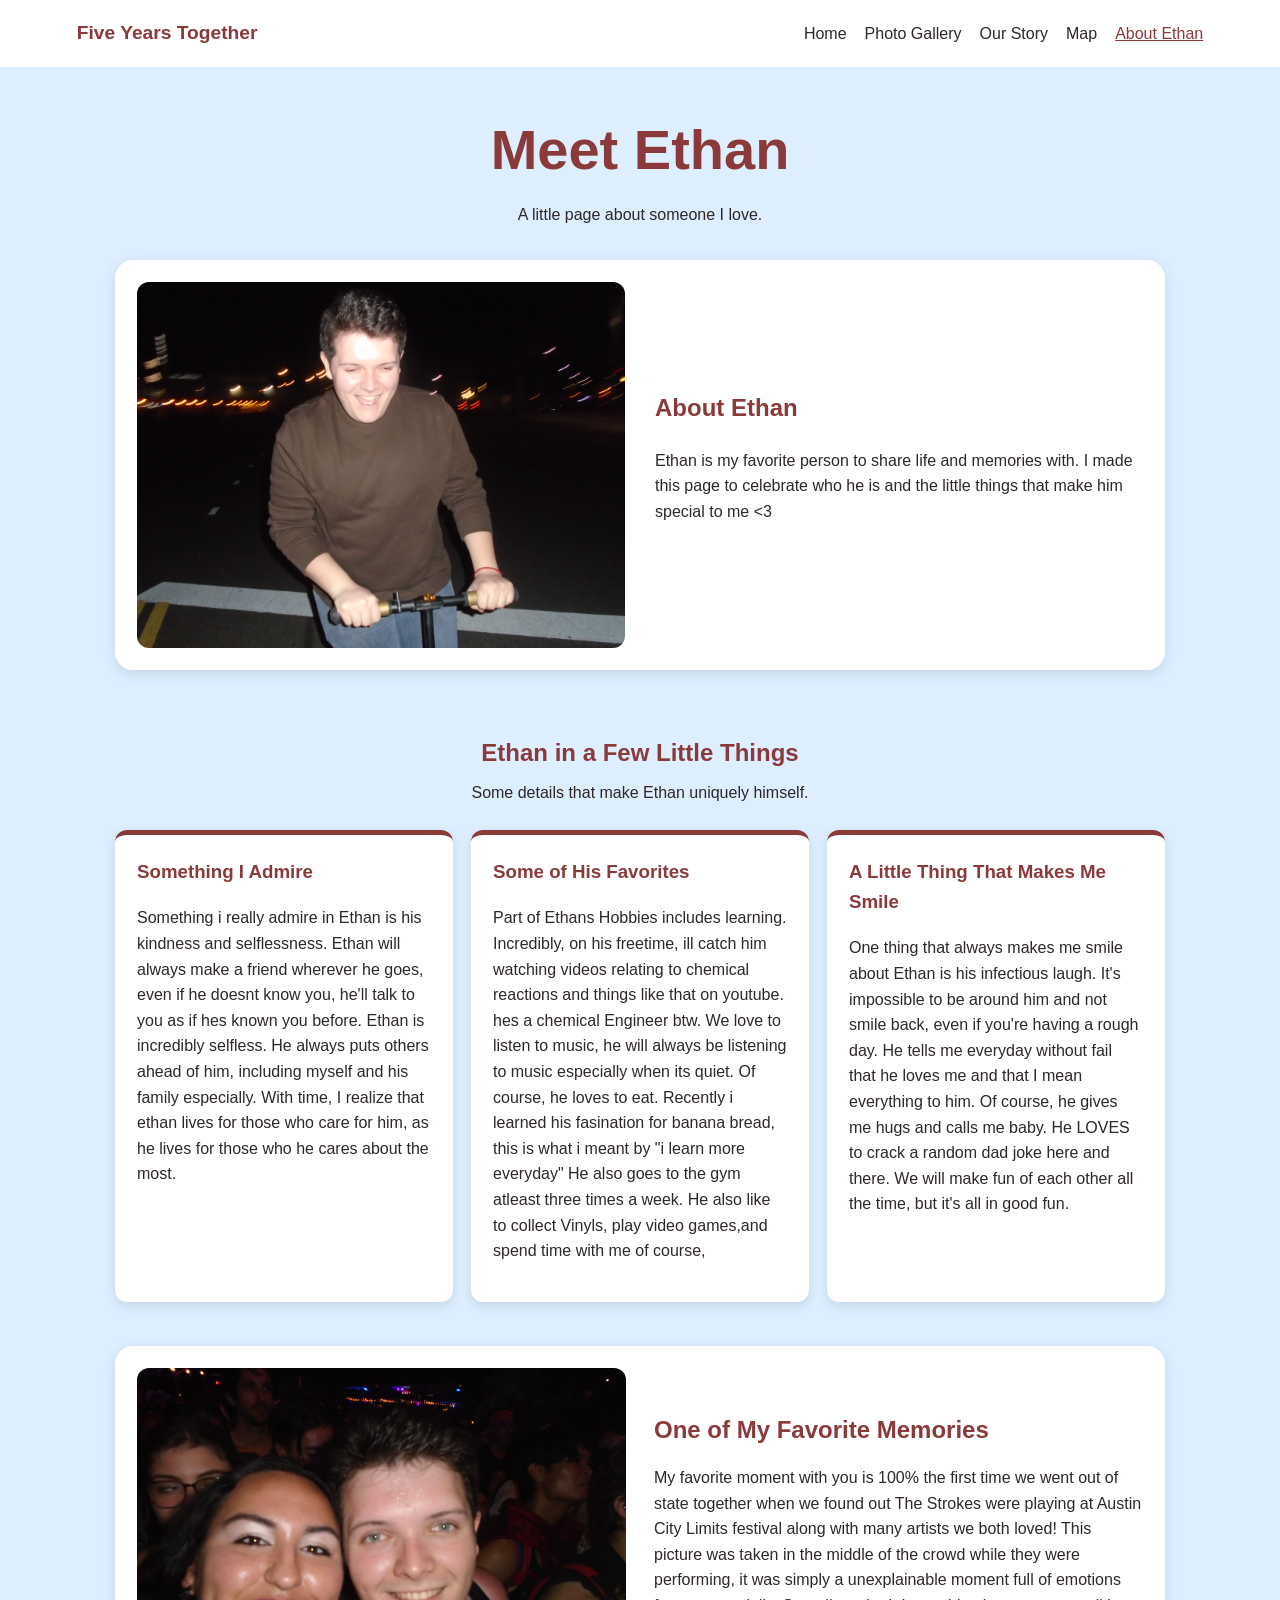
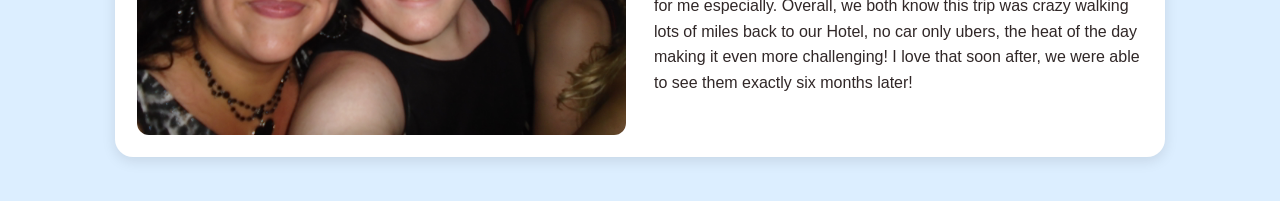
==== Project 2 - Web Design/about-Ethan.html @ 1a1f0986 "new new project :>" ====
<!DOCTYPE html>
<html lang="en">
<head>
  <meta charset="UTF-8">
  <meta name="viewport" content="width=device-width, initial-scale=1.0">
  <title>About Ethan</title>

  <style>
    * {
      box-sizing: border-box;
    }

    body {
      display: flex;
      flex-direction: column;
      min-height: 100vh;
      margin: 0;
      background-color: #dceeff;
      color: #302727;
      font-family: Arial, sans-serif;
      line-height: 1.6;
    }

    .site-header {
      display: flex;
      align-items: center;
      justify-content: space-between;
      gap: 20px;
      padding: 18px 6%;
      background-color: white;
    }

    .site-name {
      color: #8b3a3a;
      font-size: 1.2rem;
      font-weight: bold;
      text-decoration: none;
    }

    .main-nav {
      display: flex;
      flex-wrap: wrap;
      justify-content: center;
      gap: 18px;
    }

    .main-nav a {
      color: #302727;
      text-decoration: none;
    }

    .main-nav a:hover,
    .main-nav a:focus-visible,
    .main-nav a[aria-current="page"] {
      color: #8b3a3a;
      text-decoration: underline;
    }

    main {
      flex: 1;
      width: min(1050px, 92%);
      margin: 0 auto;
    }

    .page-title {
      margin: 38px 0 8px;
      color: #8b3a3a;
      text-align: center;
      font-size: clamp(2.2rem, 5vw, 3.5rem);
    }

    .page-subtitle {
      margin: 0 0 32px;
      text-align: center;
    }

    .intro-card {
      display: grid;
      grid-template-columns: 1fr 1fr;
      align-items: center;
      gap: 30px;
      padding: 22px;
      border-radius: 18px;
      background-color: white;
      box-shadow: 0 4px 14px rgba(0, 0, 0, 0.1);
    }

    .intro-card img {
      display: block;
      width: 100%;
      aspect-ratio: 4 / 3;
      border-radius: 12px;
      object-fit: cover;
    }

    .intro-text h2 {
      margin-top: 0;
      color: #8b3a3a;
    }

    .details-section {
      padding: 44px 0;
    }

    .details-section h2,
    .memory-section h2 {
      margin-bottom: 8px;
      color: #8b3a3a;
      text-align: center;
    }

    .section-intro {
      margin: 0 auto 24px;
      text-align: center;
    }

    .details-grid {
      display: grid;
      grid-template-columns: repeat(3, minmax(0, 1fr));
      gap: 18px;
    }

    .detail-card {
      padding: 22px;
      border-top: 5px solid #8b3a3a;
      border-radius: 12px;
      background-color: white;
      box-shadow: 0 4px 12px rgba(0, 0, 0, 0.1);
    }

    .detail-card h3 {
      margin-top: 0;
      color: #8b3a3a;
    }

    .memory-section {
      display: grid;
      grid-template-columns: 1fr 1fr;
      align-items: center;
      gap: 28px;
      margin-bottom: 44px;
      padding: 22px;
      border-radius: 18px;
      background-color: white;
      box-shadow: 0 4px 14px rgba(0, 0, 0, 0.1);
    }

    .memory-section img {
      display: block;
      width: 100%;
      aspect-ratio: 4 / 3;
      border-radius: 12px;
      object-fit: cover;
    }

    .memory-caption h2 {
      text-align: left;
    }

    .closing-message {
      margin: 0 0 48px;
      padding: 30px 20px;
      border-radius: 16px;
      background-color: #fff1a8;
      text-align: center;
      box-shadow: 0 4px 12px rgba(0, 0, 0, 0.1);
    }

    .closing-message h2 {
      margin-top: 0;
      color: #8b3a3a;
    }

    .site-footer {
      padding: 22px;
      background-color: #8b3a3a;
      color: white;
      text-align: center;
    }

    .site-footer p {
      margin: 0;
    }

    @media (max-width: 700px) {
      .site-header {
        flex-direction: column;
      }

      .intro-card,
      .memory-section {
        grid-template-columns: 1fr;
      }

      .details-grid {
        grid-template-columns: 1fr;
      }
    }
  </style>
</head>

<body>
  <header class="site-header">
    <a class="site-name" href="index.html">Five Years Together</a>

    <nav class="main-nav" aria-label="Main navigation">
      <a href="index.html">Home</a>
      <a href="gallery.html">Photo Gallery</a>
      <a href="our-story.html">Our Story</a>
      <a href="map.html">Map</a>
      <a href="about-ethan.html" aria-current="page">About Ethan</a>
    </nav>
  </header>

  <main>
    <h1 class="page-title">Meet Ethan</h1>
    <p class="page-subtitle">A little page about someone I love.</p>

    <section class="intro-card" aria-label="Introduction to Ethan">
      <img
        src="photos/DSC06147.JPG"
        alt="A photo of Ethan"
      >

      <div class="intro-text">
        <h2>About Ethan</h2>
        <p>
          Ethan is my favorite person to share life and memories with.
          I made this page to celebrate who he is and the little things
          that make him special to me <3
        </p>
        <p>
        </p>
      </div>
    </section>

    <section class="details-section" aria-labelledby="details-title">
      <h2 id="details-title">Ethan in a Few Little Things</h2>
      <p class="section-intro">
        Some details that make Ethan uniquely himself.
      </p>

      <div class="details-grid">
        <article class="detail-card">
          <h3>Something I Admire</h3>
          <p>Something i really admire in Ethan is his kindness and selflessness. Ethan will always make a friend wherever he goes, even if he doesnt know you, he'll talk to you as if hes known you before.
            Ethan is incredibly selfless. He always puts others ahead of him, including myself and his family especially. With time, I realize that ethan lives for those who care for him, as he lives for those who he cares about the most. 
          </p>
        </article>

        <article class="detail-card">
          <h3>Some of His Favorites</h3>
          <p>Part of Ethans Hobbies includes learning. Incredibly, on his freetime, ill catch him watching videos relating to chemical reactions and things like that on youtube. hes a chemical Engineer btw.
            We love to listen to music, he will always be listening to music especially when its quiet. Of course, he loves to eat. Recently i learned his fasination for banana bread, this is what i meant by "i learn more everyday"
            He also goes to the gym atleast three times a week. He also like to collect Vinyls, play video games,and spend time with me of course,<div class=""></div>
         
        </p>
        </article>

        <article class="detail-card">
          <h3>A Little Thing That Makes Me Smile</h3>
          <p> One thing that always makes me smile about Ethan is his infectious laugh. It's impossible to be around him and not smile back, even if you're having a rough day.
            He tells me everyday without fail that he loves me and that I mean everything to him. Of course, he gives me hugs and calls me baby. He LOVES to crack a random dad joke here and there. 
            We will make fun of each other all the time, but it's all in good fun. 
          </p>
        </article>
      </div>
    </section>

    <section class="memory-section" aria-labelledby="memory-title">
      <img
        src="photos/DSC06620.JPG"
        alt="A favorite memory of Ethan and me"
        loading="lazy"
      >

      <div class="memory-caption">
        <h2 id="memory-title">One of My Favorite Memories</h2>
        <p>
          My favorite moment with you is 100% the first time we went out of state together when we found out The Strokes were playing at Austin City Limits festival along with many artists we both loved!
          This picture was taken in the middle of the crowd while they were performing, it was simply a unexplainable moment full of emotions for me especially. Overall, we both know this trip was crazy walking lots of miles back to our Hotel, no car only ubers, the heat of the day making it even more challenging!
          I love that soon after, we were able to see them exactly six months later! 
        </p>
      </div>
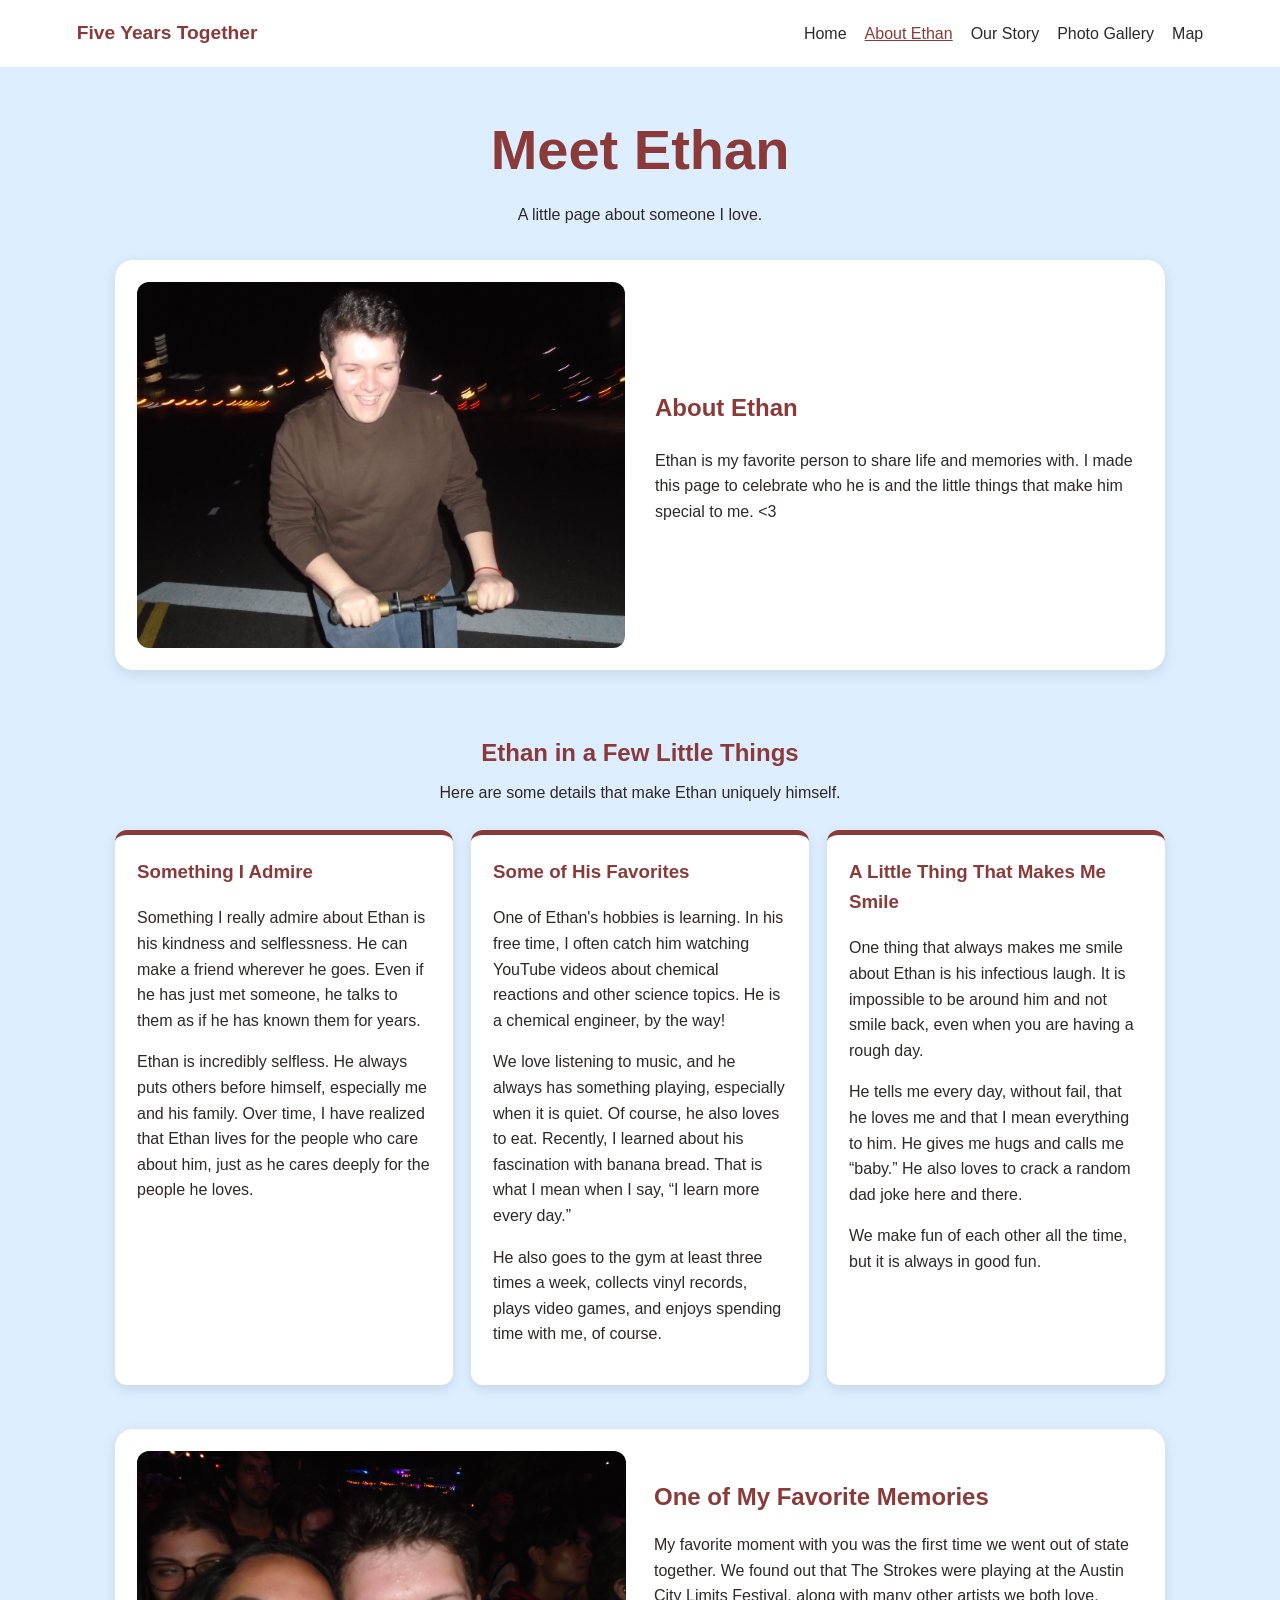
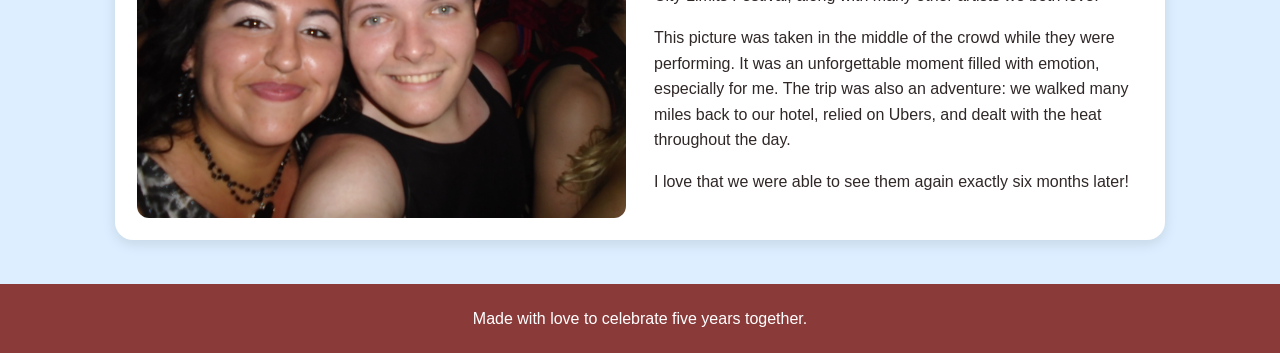
==== commit 363adc4d: "added stuff" ====
--- a/Project 2 - Web Design/about-Ethan.html
+++ b/Project 2 - Web Design/about-Ethan.html
@@ -205,10 +205,10 @@
 
     <nav class="main-nav" aria-label="Main navigation">
       <a href="index.html">Home</a>
+      <a href="about-ethan.html" aria-current="page">About Ethan</a>
+      <a href="our-story.html">Our Story</a>
       <a href="gallery.html">Photo Gallery</a>
-      <a href="our-story.html">Our Story</a>
       <a href="map.html">Map</a>
-      <a href="about-ethan.html" aria-current="page">About Ethan</a>
     </nav>
   </header>
 
@@ -227,9 +227,7 @@
         <p>
           Ethan is my favorite person to share life and memories with.
           I made this page to celebrate who he is and the little things
-          that make him special to me <3
-        </p>
-        <p>
+          that make him special to me. &lt;3
         </p>
       </div>
     </section>
@@ -237,31 +235,61 @@
     <section class="details-section" aria-labelledby="details-title">
       <h2 id="details-title">Ethan in a Few Little Things</h2>
       <p class="section-intro">
-        Some details that make Ethan uniquely himself.
+        Here are some details that make Ethan uniquely himself.
       </p>
 
       <div class="details-grid">
         <article class="detail-card">
           <h3>Something I Admire</h3>
-          <p>Something i really admire in Ethan is his kindness and selflessness. Ethan will always make a friend wherever he goes, even if he doesnt know you, he'll talk to you as if hes known you before.
-            Ethan is incredibly selfless. He always puts others ahead of him, including myself and his family especially. With time, I realize that ethan lives for those who care for him, as he lives for those who he cares about the most. 
+          <p>
+            Something I really admire about Ethan is his kindness and
+            selflessness. He can make a friend wherever he goes. Even if he
+            has just met someone, he talks to them as if he has known them
+            for years.
+          </p>
+          <p>
+            Ethan is incredibly selfless. He always puts others before
+            himself, especially me and his family. Over time, I have realized
+            that Ethan lives for the people who care about him, just as he
+            cares deeply for the people he loves.
           </p>
         </article>
 
         <article class="detail-card">
           <h3>Some of His Favorites</h3>
-          <p>Part of Ethans Hobbies includes learning. Incredibly, on his freetime, ill catch him watching videos relating to chemical reactions and things like that on youtube. hes a chemical Engineer btw.
-            We love to listen to music, he will always be listening to music especially when its quiet. Of course, he loves to eat. Recently i learned his fasination for banana bread, this is what i meant by "i learn more everyday"
-            He also goes to the gym atleast three times a week. He also like to collect Vinyls, play video games,and spend time with me of course,<div class=""></div>
-         
-        </p>
+          <p>
+            One of Ethan's hobbies is learning. In his free time, I often
+            catch him watching YouTube videos about chemical reactions and
+            other science topics. He is a chemical engineer, by the way!
+          </p>
+          <p>
+            We love listening to music, and he always has something playing,
+            especially when it is quiet. Of course, he also loves to eat.
+            Recently, I learned about his fascination with banana bread.
+            That is what I mean when I say, “I learn more every day.”
+          </p>
+          <p>
+            He also goes to the gym at least three times a week, collects
+            vinyl records, plays video games, and enjoys spending time with
+            me, of course.
+          </p>
         </article>
 
         <article class="detail-card">
           <h3>A Little Thing That Makes Me Smile</h3>
-          <p> One thing that always makes me smile about Ethan is his infectious laugh. It's impossible to be around him and not smile back, even if you're having a rough day.
-            He tells me everyday without fail that he loves me and that I mean everything to him. Of course, he gives me hugs and calls me baby. He LOVES to crack a random dad joke here and there. 
-            We will make fun of each other all the time, but it's all in good fun. 
+          <p>
+            One thing that always makes me smile about Ethan is his
+            infectious laugh. It is impossible to be around him and not smile
+            back, even when you are having a rough day.
+          </p>
+          <p>
+            He tells me every day, without fail, that he loves me and that I
+            mean everything to him. He gives me hugs and calls me “baby.” He
+            also loves to crack a random dad joke here and there.
+          </p>
+          <p>
+            We make fun of each other all the time, but it is always in good
+            fun.
           </p>
         </article>
       </div>
@@ -277,8 +305,27 @@
       <div class="memory-caption">
         <h2 id="memory-title">One of My Favorite Memories</h2>
         <p>
-          My favorite moment with you is 100% the first time we went out of state together when we found out The Strokes were playing at Austin City Limits festival along with many artists we both loved!
-          This picture was taken in the middle of the crowd while they were performing, it was simply a unexplainable moment full of emotions for me especially. Overall, we both know this trip was crazy walking lots of miles back to our Hotel, no car only ubers, the heat of the day making it even more challenging!
-          I love that soon after, we were able to see them exactly six months later! 
+          My favorite moment with you was the first time we went out of state
+          together. We found out that The Strokes were playing at the Austin
+          City Limits Festival, along with many other artists we both love.
         </p>
-      </div>+        <p>
+          This picture was taken in the middle of the crowd while they were
+          performing. It was an unforgettable moment filled with emotion,
+          especially for me. The trip was also an adventure: we walked many
+          miles back to our hotel, relied on Ubers, and dealt with the heat
+          throughout the day.
+        </p>
+        <p>
+          I love that we were able to see them again exactly six months
+          later!
+        </p>
+      </div>
+    </section>
+  </main>
+
+  <footer class="site-footer">
+    <p>Made with love to celebrate five years together.</p>
+  </footer>
+</body>
+</html>
